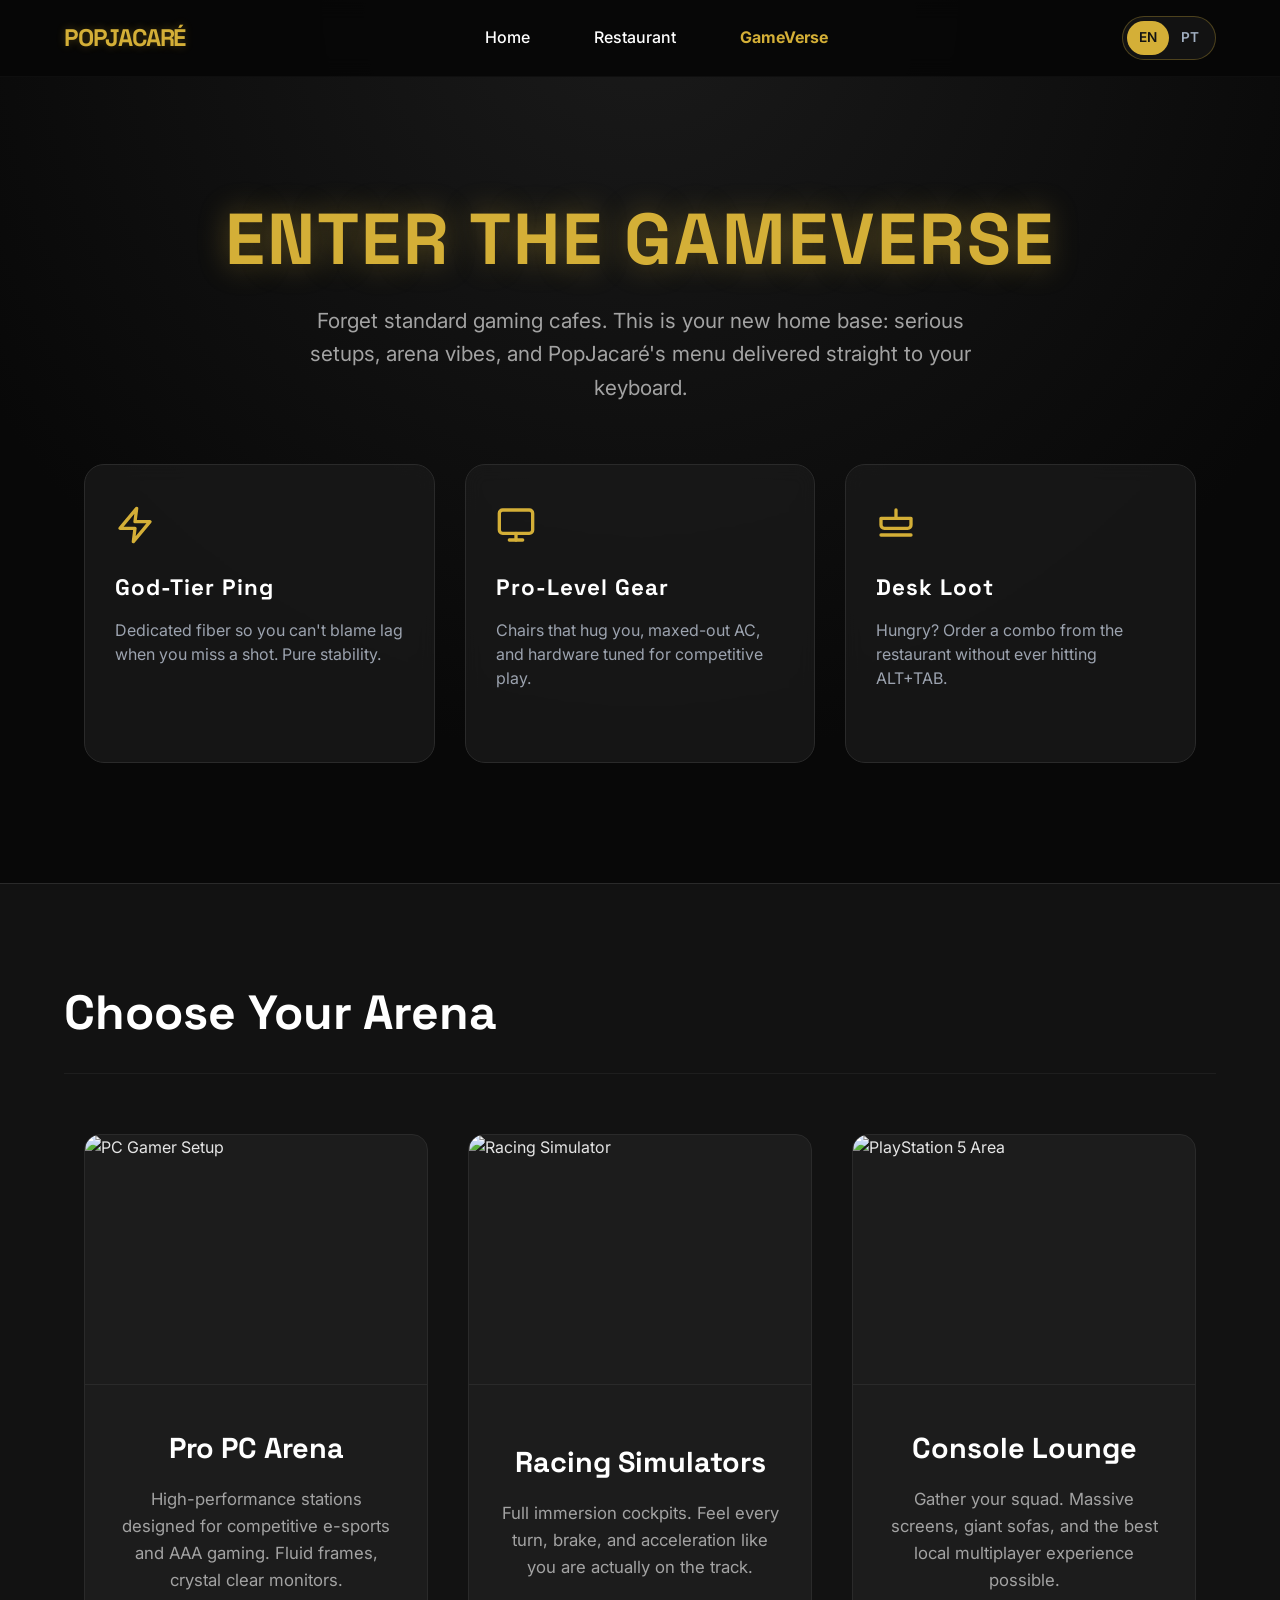
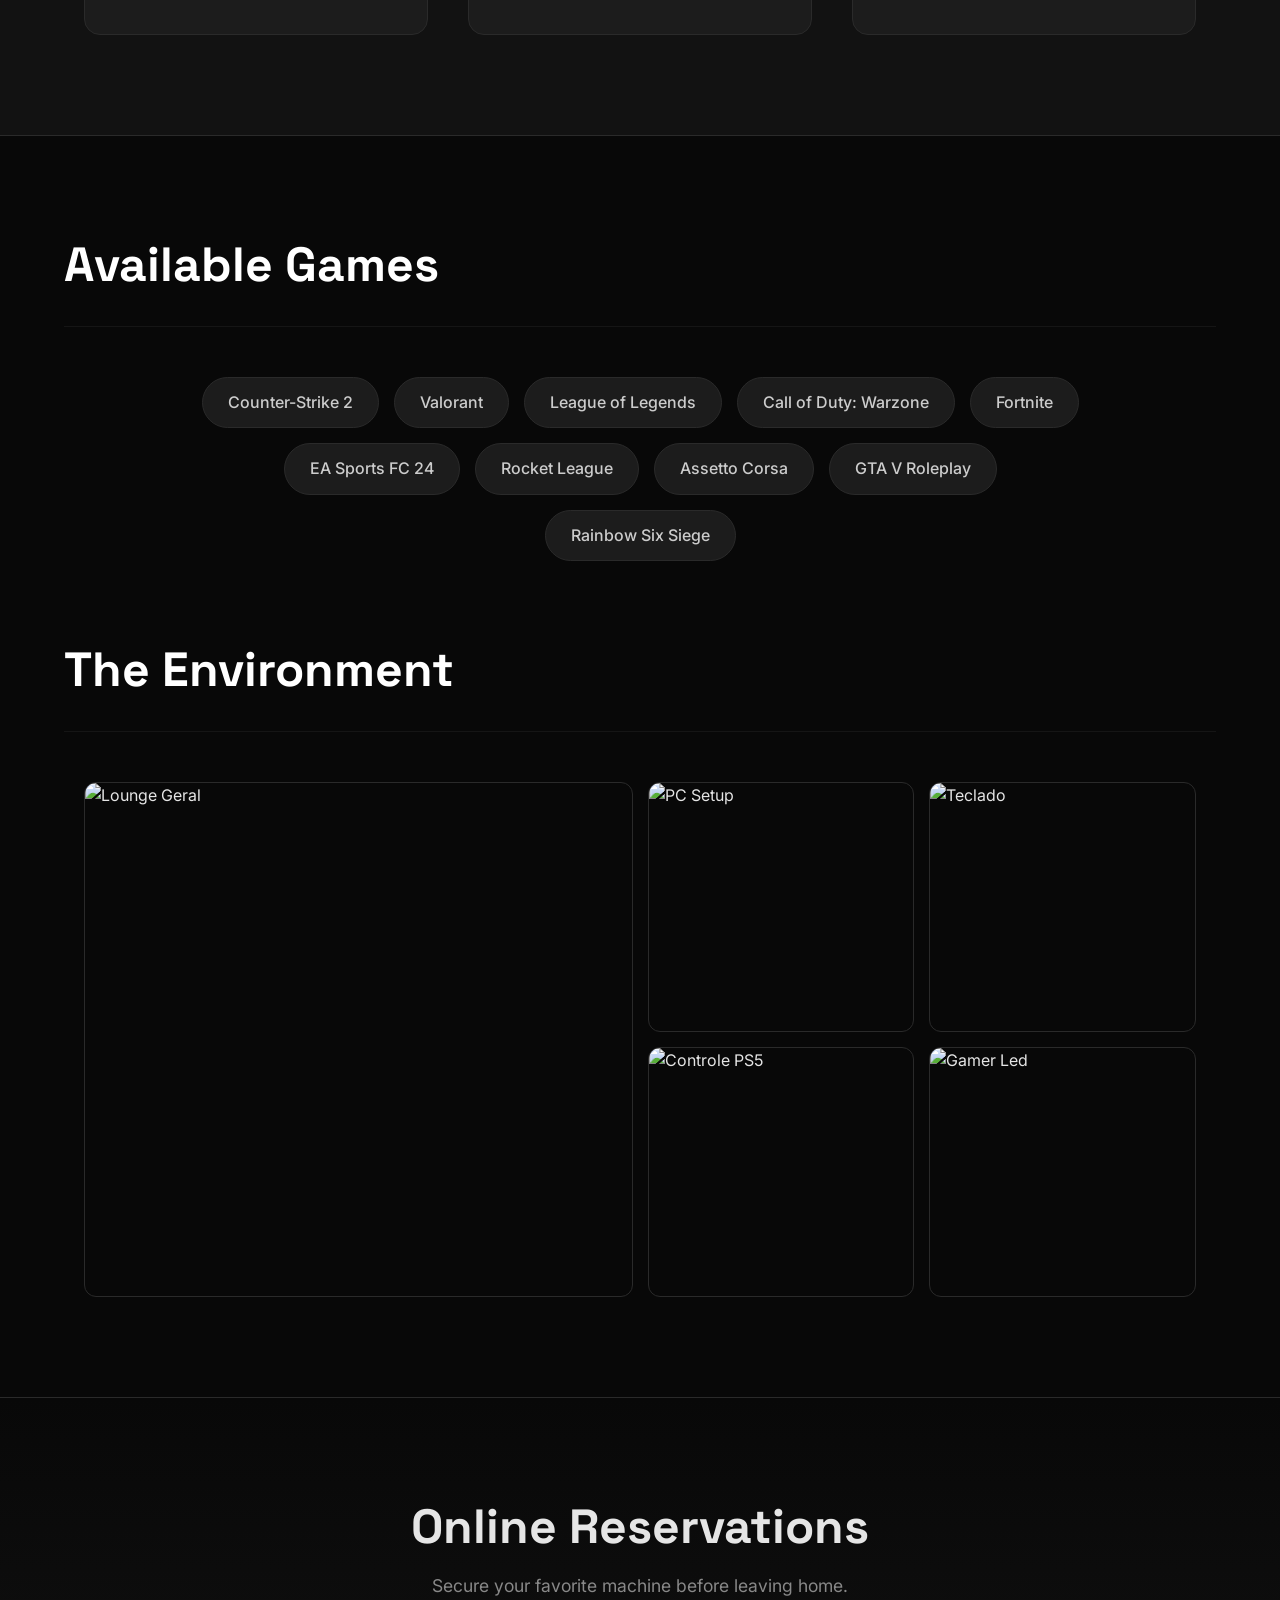
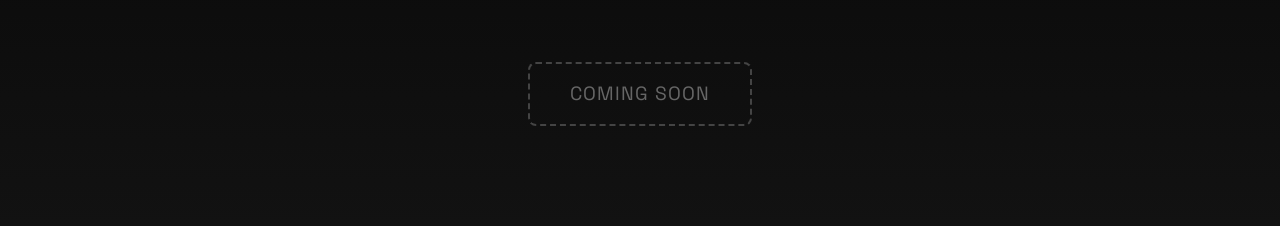
==== subpaginas/gameverse.html @ 6431058b "Add files via upload" ====
<!DOCTYPE html>
<html lang="en" style="scroll-behavior: smooth;">

<head>
  <meta charset="UTF-8">
  <meta name="viewport" content="width=device-width, initial-scale=1.0">
  <title>PopJacaré | GameVerse Lounge</title>

  <link rel="stylesheet" href="../style.css">

  <link rel="preconnect" href="https://fonts.googleapis.com">
  <link rel="preconnect" href="https://fonts.gstatic.com" crossorigin>
  <link href="https://fonts.googleapis.com/css2?family=Inter:wght@400;500;600&family=Space+Grotesk:wght@600;700;900&display=swap" rel="stylesheet">

  <style>
    /* Controle de Idioma UI/UX */
    .pt-text { display: none; }
    body.lang-pt .en-text { display: none; }
    body.lang-pt .pt-text { display: inline-block; }

    .language-toggle {
      display: flex; align-items: center; background-color: #121212;
      border: 1px solid rgba(212, 175, 55, 0.3); border-radius: 30px;
      padding: 4px; cursor: pointer; transition: all 0.3s ease;
    }
    .language-toggle span {
      padding: 6px 12px; font-size: 0.85rem; font-weight: 600;
      border-radius: 20px; color: var(--text-muted); transition: all 0.3s ease;
    }
    .language-toggle span.active {
      background-color: var(--accent-gold); color: #121212;
    }

    /* Alinhamento da Navbar */
    @media (min-width: 901px) {
      .nav-content { display: flex !important; justify-content: space-between; align-items: center; position: relative; }
      .desktop-menu { position: absolute; left: 50%; transform: translateX(-50%); display: flex !important; gap: 32px; }
      .header-lang-wrapper { display: block !important; }
    }
    @media (max-width: 900px) {
      .header-lang-wrapper { display: none !important; }
    }

    /* =========================================
       UI/UX: SISTEMA DE CORES ESCURAS (LAYERS)
       ========================================= */
    :root {
      --bg-level-0: #080808; 
      --bg-level-1: #121212; 
      --bg-level-2: #1c1c1c; 
      --bg-level-3: #262626; 
      --border-dark: #2a2a2a;
      --accent-gamer: #d4af37; 
    }

    body {
      background-color: var(--bg-level-0) !important;
      color: #e5e5e5;
    }

    /* HERO SECTION */
    .hero-lounge {
      padding-top: 200px;
      padding-bottom: 120px;
      text-align: center;
      background: radial-gradient(circle at 50% 0%, #1a1a1a 0%, var(--bg-level-0) 70%);
      border-bottom: 1px solid var(--border-dark);
    }
    
    .hero-title {
      font-size: 4.5rem;
      font-family: var(--font-heading);
      color: #fff;
      margin-bottom: 25px;
      text-transform: uppercase;
      letter-spacing: 2px;
      font-weight: 900;
      line-height: 1.1;
    }
    
    .hero-title span {
      color: var(--accent-gamer);
      text-shadow: 0 0 30px rgba(212, 175, 55, 0.4);
    }

    .hero-subtitle {
      font-size: 1.3rem;
      color: #a3a3a3;
      max-width: 700px;
      margin: 0 auto 60px auto;
      line-height: 1.6;
    }

    /* FEATURES GRID (Profissional) */
    .features-bar {
      display: grid;
      grid-template-columns: repeat(auto-fit, minmax(300px, 1fr));
      gap: 30px;
      max-width: 1200px;
      margin: 0 auto;
      padding: 0 20px;
    }

    .feature-item {
      background-color: rgba(28, 28, 28, 0.7);
      backdrop-filter: blur(10px);
      border: 1px solid var(--border-dark);
      padding: 40px 30px;
      border-radius: 20px;
      text-align: left;
      position: relative;
      overflow: hidden;
      transition: all 0.4s cubic-bezier(0.175, 0.885, 0.32, 1.275); 
      z-index: 1;
    }

    .feature-item::before {
      content: '';
      position: absolute;
      top: 0; left: -100%; width: 50%; height: 100%;
      background: linear-gradient(90deg, transparent, rgba(212, 175, 55, 0.08), transparent);
      transform: skewX(-20deg);
      transition: all 0.5s ease;
      z-index: -1;
    }

    .feature-item:hover {
      transform: translateY(-10px);
      border-color: var(--accent-gamer);
      background-color: var(--bg-level-2);
      box-shadow: 0 20px 40px rgba(0, 0, 0, 0.8), 0 0 20px rgba(212, 175, 55, 0.15);
    }

    .feature-item:hover::before {
      left: 200%;
    }

    .feature-icon {
      margin-bottom: 25px;
      display: flex;
      align-items: center;
      justify-content: flex-start;
      transition: transform 0.4s ease;
    }

    .feature-item:hover .feature-icon {
      transform: scale(1.1);
    }

    .feature-item h4 {
      color: #fff;
      font-size: 1.4rem;
      margin-bottom: 12px;
      font-family: var(--font-heading);
      letter-spacing: 1px;
    }

    .feature-item p {
      font-size: 1rem;
      color: #9ca3af;
      line-height: 1.5;
    }

    /* ZONAS DA LAN HOUSE */
    .zones-section {
      padding: 100px 0;
      background-color: var(--bg-level-1);
    }

    .section-header {
      text-align: center;
      margin-bottom: 60px;
    }

    .section-header h2 {
      font-size: 3rem;
      font-family: var(--font-heading);
      color: #fff;
    }

    .zones-grid {
      display: grid;
      grid-template-columns: repeat(auto-fit, minmax(300px, 1fr));
      gap: 40px;
      padding: 0 20px;
    }

    .zone-card {
      background-color: var(--bg-level-2);
      border: 1px solid var(--border-dark);
      border-radius: 16px;
      overflow: hidden;
      display: flex;
      flex-direction: column;
      transition: all 0.4s ease;
    }

    .zone-card:hover {
      border-color: var(--accent-gamer);
      box-shadow: 0 15px 40px rgba(0,0,0,0.6);
      transform: scale(1.03);
    }

    .zone-img {
      width: 100%;
      height: 250px;
      object-fit: cover;
      border-bottom: 1px solid var(--border-dark);
    }

    .zone-content {
      padding: 40px 30px;
      flex-grow: 1;
      display: flex;
      flex-direction: column;
      justify-content: center;
      text-align: center;
    }

    .zone-content h3 {
      font-size: 1.8rem;
      color: #fff;
      margin-bottom: 15px;
      font-family: var(--font-heading);
    }

    .zone-content p {
      color: #a3a3a3;
      font-size: 1.05rem;
      line-height: 1.6;
      margin: 0;
    }

    /* SEÇÃO DE JOGOS & AMBIENTE */
    .games-gallery-section {
      padding: 100px 0;
      background-color: var(--bg-level-0);
      border-top: 1px solid var(--border-dark);
    }

    .games-list {
      display: flex;
      flex-wrap: wrap;
      gap: 15px;
      justify-content: center;
      margin-bottom: 80px;
      max-width: 900px;
      margin-left: auto;
      margin-right: auto;
    }

    .game-tag {
      background-color: var(--bg-level-2);
      border: 1px solid var(--border-dark);
      padding: 12px 25px;
      border-radius: 30px;
      font-weight: 500;
      color: #ccc;
      transition: all 0.3s;
      cursor: default;
    }

    .game-tag:hover {
      background-color: var(--accent-gamer);
      color: #000;
      border-color: var(--accent-gamer);
      transform: translateY(-3px);
    }

    /* Galeria de Fotos */
    .gallery-grid {
      display: grid;
      grid-template-columns: repeat(4, 1fr);
      gap: 15px;
      padding: 0 20px;
    }

    .gallery-item {
      height: 250px;
      border-radius: 12px;
      overflow: hidden;
      border: 1px solid var(--border-dark);
    }
    
    .gallery-item:nth-child(1) { grid-column: span 2; grid-row: span 2; height: 515px; }

    .gallery-item img {
      width: 100%;
      height: 100%;
      object-fit: cover;
      transition: transform 0.6s cubic-bezier(0.25, 0.46, 0.45, 0.94);
    }

    .gallery-item:hover img {
      transform: scale(1.08);
    }

    /* CTA / RESERVAS */
    .reservation-cta {
      text-align: center;
      padding: 100px 20px;
      background: linear-gradient(0deg, var(--bg-level-1) 0%, var(--bg-level-0) 100%);
      border-top: 1px solid var(--border-dark);
    }

    .btn-reserve {
      display: inline-block;
      padding: 15px 40px;
      font-size: 1.2rem;
      font-family: var(--font-heading);
      background-color: transparent;
      color: #666;
      border: 2px dashed #444;
      border-radius: 8px;
      cursor: not-allowed;
      margin-top: 30px;
      text-transform: uppercase;
      letter-spacing: 1px;
    }

    @media (max-width: 900px) {
      .hero-title { font-size: 3rem; }
      .features-bar { grid-template-columns: 1fr; }
      .gallery-grid { grid-template-columns: repeat(2, 1fr); }
      .gallery-item:nth-child(1) { grid-column: span 2; height: 300px; }
      .zone-content { padding: 30px 20px; }
    }
  </style>
</head>

<body>

  <!-- CABEÇALHO (Navbar) -->
  <header id="navbar" class="scrolled">
    <div class="container nav-content">
      <a href="../index.html" class="logo" style="text-decoration: none;">PopJacaré</a>

      <nav class="desktop-menu">
        <a href="../index.html">
          <span class="en-text">Home</span>
          <span class="pt-text">Início</span>
        </a>
        <a href="restaurant.html">
          <span class="en-text">Restaurant</span>
          <span class="pt-text">Restaurante</span>
        </a>
        <a href="#" class="active" style="color: var(--accent-gold);">GameVerse</a>
      </nav>

      <div class="header-lang-wrapper">
        <div class="language-toggle" id="lang-btn">
          <span class="lang-en active">EN</span>
          <span class="lang-pt">PT</span>
        </div>
      </div>

      <button class="mobile-menu-btn" aria-label="Abrir menu">
        <span></span>
        <span></span>
        <span></span>
      </button>
      <div class="mobile-menu">
        <div class="language-toggle" id="lang-btn-mobile" style="margin-left: 0; margin-bottom: 20px; width: fit-content;">
          <span class="lang-en active">EN</span>
          <span class="lang-pt">PT</span>
        </div>
        <a href="../index.html"><span class="en-text">Home</span><span class="pt-text">Início</span></a>
        <a href="restaurant.html"><span class="en-text">Restaurant</span><span class="pt-text">Restaurante</span></a>
        <a href="#">GameVerse</a>
      </div>
    </div>
  </header>

  <!-- HERO SECTION -->
  <section class="hero-lounge">
    <div class="container">
      <h1 class="hero-title">
        <span class="en-text">Enter the <span>GameVerse</span></span>
        <span class="pt-text">Entre no <span>GameVerse</span></span>
      </h1>
      <p class="hero-subtitle">
        <span class="en-text">Forget standard gaming cafes. This is your new home base: serious setups, arena vibes, and PopJacaré's menu delivered straight to your keyboard.</span>
        <span class="pt-text">Esqueça o padrão. Esta é a sua nova base: setups de respeito, clima de arena e o cardápio do PopJacaré entregue direto na sua mesa (só cuidado com o mousepad!).</span>
      </p>

      <!-- Features interativas e vibrantes -->
      <div class="features-bar">
        
        <div class="feature-item">
          <!-- SVG Ícone 1: Raio minimalista (Ping) -->
          <div class="feature-icon">
            <svg width="40" height="40" viewBox="0 0 24 24" fill="none" stroke="var(--accent-gamer)" stroke-width="2" stroke-linecap="round" stroke-linejoin="round">
              <polygon points="13 2 3 14 12 14 11 22 21 10 12 10 13 2"></polygon>
            </svg>
          </div>
          <h4>
            <span class="en-text">God-Tier Ping</span>
            <span class="pt-text">Ping Cravado</span>
          </h4>
          <p>
            <span class="en-text">Dedicated fiber so you can't blame lag when you miss a shot. Pure stability.</span>
            <span class="pt-text">Fibra dedicada de ponta a ponta. Acabou a desculpa de culpar o lag quando pinar o tiro.</span>
          </p>
        </div>

        <div class="feature-item">
          <!-- SVG Ícone 2: Monitor/Setup -->
          <div class="feature-icon">
            <svg width="40" height="40" viewBox="0 0 24 24" fill="none" stroke="var(--accent-gamer)" stroke-width="2" stroke-linecap="round" stroke-linejoin="round">
              <rect x="2" y="3" width="20" height="14" rx="2" ry="2"></rect>
              <line x1="8" y1="21" x2="16" y2="21"></line>
              <line x1="12" y1="17" x2="12" y2="21"></line>
            </svg>
          </div>
          <h4>
            <span class="en-text">Pro-Level Gear</span>
            <span class="pt-text">Setup de Respeito</span>
          </h4>
          <p>
            <span class="en-text">Chairs that hug you, maxed-out AC, and hardware tuned for competitive play.</span>
            <span class="pt-text">Cadeiras que te abraçam, ar no talo e zero distração. Senta, foca e clica.</span>
          </p>
        </div>

        <div class="feature-item">
          <!-- SVG Ícone 3: Bandeja (Serviço na Mesa) -->
          <div class="feature-icon">
            <svg width="40" height="40" viewBox="0 0 24 24" fill="none" stroke="var(--accent-gamer)" stroke-width="2" stroke-linecap="round" stroke-linejoin="round">
              <path d="M3 18h18"></path>
              <path d="M5 14h14a2 2 0 0 0 2-2V8H3v4a2 2 0 0 0 2 2z"></path>
              <path d="M12 3v5"></path>
            </svg>
          </div>
          <h4>
            <span class="en-text">Desk Loot</span>
            <span class="pt-text">Loot na Mesa</span>
          </h4>
          <p>
            <span class="en-text">Hungry? Order a combo from the restaurant without ever hitting ALT+TAB.</span>
            <span class="pt-text">Bateu a fome no meio da ranked? Pede um combo nosso sem precisar dar ALT+TAB.</span>
          </p>
        </div>

      </div>
    </div>
  </section>

  <!-- ZONES SECTION -->
  <section class="zones-section">
    <div class="container">
      <div class="section-header">
        <h2>
          <span class="en-text">Choose Your Arena</span>
          <span class="pt-text">Escolha sua Arena</span>
        </h2>
      </div>

      <div class="zones-grid">
        
        <!-- PC Gamer -->
        <div class="zone-card">
          <img src="https://images.unsplash.com/photo-1598550476439-6847785fcea6?q=80&w=600&auto=format&fit=crop" alt="PC Gamer Setup" class="zone-img">
          <div class="zone-content">
            <h3>Pro PC Arena</h3>
            <p>
              <span class="en-text">High-performance stations designed for competitive e-sports and AAA gaming. Fluid frames, crystal clear monitors.</span>
              <span class="pt-text">Máquinas robustas montadas para aguentar o tranco do competitivo e jogos AAA no talo. Foco total nos frames.</span>
            </p>
          </div>
        </div>

        <!-- Racing Simulator -->
        <div class="zone-card">
          <img src="https://images.unsplash.com/photo-1612287230202-1ff1d85d1bdf?q=80&w=600&auto=format&fit=crop" alt="Racing Simulator" class="zone-img">
          <div class="zone-content">
            <h3>Racing Simulators</h3>
            <p>
              <span class="en-text">Full immersion cockpits. Feel every turn, brake, and acceleration like you are actually on the track.</span>
              <span class="pt-text">Imersão absurda. Cockpits completos onde você sente cada zebra, frenagem e reaceleração da pista.</span>
            </p>
          </div>
        </div>

        <!-- PlayStation Area -->
        <div class="zone-card">
          <img src="https://images.unsplash.com/photo-1606144042614-b2417e99c4e3?q=80&w=600&auto=format&fit=crop" alt="PlayStation 5 Area" class="zone-img">
          <div class="zone-content">
            <h3>Console Lounge</h3>
            <p>
              <span class="en-text">Gather your squad. Massive screens, giant sofas, and the best local multiplayer experience possible.</span>
              <span class="pt-text">Junte a galera. Telões gigantes, sofás imensos e a melhor experiência para resenhar no multiplayer local.</span>
            </p>
          </div>
        </div>

      </div>
    </div>
  </section>

  <!-- JOGOS E FOTOS DO AMBIENTE -->
  <section class="games-gallery-section">
    <div class="container">
      
      <div class="section-header" style="margin-bottom: 50px;">
        <h2>
          <span class="en-text">Available Games</span>
          <span class="pt-text">Jogos Disponíveis</span>
        </h2>
      </div>

      <div class="games-list">
        <div class="game-tag">Counter-Strike 2</div>
        <div class="game-tag">Valorant</div>
        <div class="game-tag">League of Legends</div>
        <div class="game-tag">Call of Duty: Warzone</div>
        <div class="game-tag">Fortnite</div>
        <div class="game-tag">EA Sports FC 24</div>
        <div class="game-tag">Rocket League</div>
        <div class="game-tag">Assetto Corsa</div>
        <div class="game-tag">GTA V Roleplay</div>
        <div class="game-tag">Rainbow Six Siege</div>
      </div>

      <div class="section-header" style="margin-bottom: 50px; margin-top: 80px;">
        <h2>
          <span class="en-text">The Environment</span>
          <span class="pt-text">O Ambiente</span>
        </h2>
      </div>

      <!-- Galeria Grid -->
      <div class="gallery-grid">
        <div class="gallery-item"><img src="https://images.unsplash.com/photo-1542751371-adc38448a05e?q=80&w=800&auto=format&fit=crop" alt="Lounge Geral"></div>
        <div class="gallery-item"><img src="https://images.unsplash.com/photo-1552820728-8b83bb6b773f?q=80&w=400&auto=format&fit=crop" alt="PC Setup"></div>
        <div class="gallery-item"><img src="https://images.unsplash.com/photo-1538481199705-c710c4e965fc?q=80&w=400&auto=format&fit=crop" alt="Teclado"></div>
        <div class="gallery-item"><img src="https://images.unsplash.com/photo-1511512578047-dfb367046420?q=80&w=400&auto=format&fit=crop" alt="Controle PS5"></div>
        <div class="gallery-item"><img src="https://images.unsplash.com/photo-1621252179027-94459d278660?q=80&w=400&auto=format&fit=crop" alt="Gamer Led"></div>
      </div>

    </div>
  </section>

  <!-- CTA FUTURO (Fase 2) -->
  <section class="reservation-cta">
    <div class="container">
      <h2>
        <span class="en-text">Online Reservations</span>
        <span class="pt-text">Reservas Online</span>
      </h2>
      <p style="color: #888; margin-top: 15px; font-size: 1.1rem;">
        <span class="en-text">Secure your favorite machine before leaving home.</span>
        <span class="pt-text">Garanta sua máquina favorita antes mesmo de sair de casa.</span>
      </p>
      <div class="btn-reserve">
        <span class="en-text">Coming Soon</span>
        <span class="pt-text">Em Breve</span>
      </div>
    </div>
  </section>

  <!-- SCRIPT -->
  <script>
    // Tradutor
    function toggleLanguage() {
      const body = document.body;
      body.classList.toggle('lang-pt');

      const isPt = body.classList.contains('lang-pt');
      document.querySelectorAll('.lang-en').forEach(el => el.classList.toggle('active', !isPt));
      document.querySelectorAll('.lang-pt').forEach(el => el.classList.toggle('active', isPt));

      document.documentElement.lang = isPt ? 'pt-BR' : 'en';
    }

    document.getElementById('lang-btn').addEventListener('click', toggleLanguage);
    document.getElementById('lang-btn-mobile').addEventListener('click', toggleLanguage);

    // Menu Mobile
    const btnMobile = document.querySelector('.mobile-menu-btn');
    const menuMobile = document.querySelector('.mobile-menu');

    if (btnMobile && menuMobile) {
      btnMobile.addEventListener('click', () => {
        menuMobile.classList.toggle('active');
        const spans = btnMobile.querySelectorAll('span');
        if (menuMobile.classList.contains('active')) {
          spans[0].style.transform = 'rotate(45deg) translate(6px, 6px)';
          spans[1].style.opacity = '0';
          spans[2].style.transform = 'rotate(-45deg) translate(7px, -7px)';
        } else {
          spans[0].style.transform = 'none';
          spans[1].style.opacity = '1';
          spans[2].style.transform = 'none';
        }
      });
    }
  </script>
</body>

</html>
---- style.css ----
/* ==========================================================================
   VARIÁVEIS DE CORES E FONTES (Identidade Premium: Preto, Dourado e Vermelho)
   ========================================================================== */
:root {
  --bg-color: #070707; /* Preto absoluto para dar profundidade de cinema */
  --bg-alt: #121212; /* Cinza escuro premium para os cards e seções */
  --text-color: #ffffff;
  --text-muted: #a0aec0;

  /* Cores de Destaque da Marca */
  --accent-gold: #d4af37; /* Dourado metálico refinado para detalhes e neon */
  --accent-red: #e50914; /* Vermelho esportivo de alta energia para conversão */

  --font-heading: "Space Grotesk", sans-serif;
  --font-body: "Inter", sans-serif;
}

/* Reset Básico */
* {
  margin: 0;
  padding: 0;
  box-sizing: border-box;
}

body {
  background-color: var(--bg-color);
  color: var(--text-color);
  font-family: var(--font-body);
  line-height: 1.6;
  overflow-x: hidden;
}

/* Container para centralizar o conteúdo */
.container {
  max-width: 1200px;
  margin: 0 auto;
  padding: 0 24px;
}

/* Tipografia */
h1,
h2,
h3,
.logo {
  font-family: var(--font-heading);
  font-weight: 700;
}

h1 {
  font-size: clamp(2.5rem, 5vw, 4.5rem);
  line-height: 1.1;
  margin-bottom: 1.5rem;
  letter-spacing: -0.03em;
}

h2 {
  font-size: clamp(2rem, 4vw, 3rem);
  line-height: 1.2;
  margin-bottom: 1rem;
}

p {
  font-size: 1.125rem;
  color: var(--text-muted);
  margin-bottom: 2rem;
}

/* Ajustando a classe antiga de cor para o novo Dourado Metálico */
.text-green {
  color: var(--accent-gold);
  text-shadow: 0 0 10px rgba(212, 175, 55, 0.25);
}

/* Botões com a energia do Vermelho Esportivo */
.btn-primary {
  display: inline-block;
  background-color: var(--accent-red);
  color: #ffffff;
  padding: 14px 28px;
  text-decoration: none;
  font-family: var(--font-heading);
  font-weight: 700;
  font-size: 1rem;
  border-radius: 6px;
  box-shadow: 0 4px 15px rgba(229, 9, 20, 0.3);
  transition:
    transform 0.2s cubic-bezier(0.4, 0, 0.2, 1),
    background-color 0.2s ease,
    box-shadow 0.2s ease;
}

.btn-primary:hover {
  background-color: #ff1e27;
  transform: translateY(-3px);
  box-shadow: 0 6px 22px rgba(229, 9, 20, 0.5);
}

/* Cabeçalho (Header) */
header {
  position: fixed;
  top: 0;
  left: 0;
  width: 100%;
  padding: 24px 0;
  z-index: 100;
  transition:
    background-color 0.3s ease,
    padding 0.3s ease;
}

header.scrolled {
  background-color: rgba(7, 7, 7, 0.95);
  backdrop-filter: blur(10px);
  padding: 16px 0;
  border-bottom: 1px solid rgba(255, 255, 255, 0.03);
}

.nav-content {
  display: flex;
  justify-content: space-between;
  align-items: center;
}

.logo {
  font-size: 1.5rem;
  color: var(--accent-gold);
  letter-spacing: -0.05em;
  text-transform: uppercase;
  text-shadow: 0 0 8px rgba(212, 175, 55, 0.3);
}

.desktop-menu a {
  color: var(--text-color);
  text-decoration: none;
  margin-left: 32px;
  font-size: 1rem;
  font-weight: 500;
  transition: color 0.2s ease;
}

.desktop-menu a:not(.btn-primary):hover {
  color: var(--accent-gold);
}

.desktop-menu a.active {
  color: var(--accent-gold);
  font-weight: 700;
}

/* Hero Section com Névoa de Spray de Tinta Sutil no Fundo */
.hero {
  min-height: 100vh;
  display: flex;
  align-items: center;
  padding-top: 100px;
  background:
    radial-gradient(
      circle at 10% 20%,
      rgba(212, 175, 55, 0.03) 0%,
      transparent 45%
    ),
    /* Spray dourado à esquerda */
    radial-gradient(
        circle at 90% 75%,
        rgba(229, 9, 20, 0.04) 0%,
        transparent 40%
      ),
    /* Spray vermelho atrás da foto */
    radial-gradient(circle at 50% 50%, #111111 0%, var(--bg-color) 100%);
  position: relative;
}

.hero-content {
  display: grid;
  grid-template-columns: 1fr 1fr;
  gap: 64px;
  align-items: center;
}

.hero-text p {
  max-width: 90%;
}

/* Imagem com as cores normais e um Sombreado Neon Dourado Elegante */
.hero-image {
  position: relative;
}

.hero-image img {
  width: 100%;
  height: auto;
  border-radius: 16px;
  object-fit: cover;
  aspect-ratio: 4/5;

  /* SEM GRAYSCALE: A imagem exibe as suas cores fortes originais diretamente */
  filter: none;

  /* Neon Dourado Limpo e Refinado: destaca a foto sem ofuscar */
  box-shadow:
    0 0 15px rgba(212, 175, 55, 0.25),
    0 0 35px rgba(212, 175, 55, 0.12),
    0 12px 40px rgba(0, 0, 0, 0.7);

  transition:
    box-shadow 0.4s ease,
    transform 0.4s ease;
}

/* Efeito ao passar o mouse: apenas uma leve aproximação tridimensional e aumento do brilho */
.hero-image img:hover {
  transform: scale(1.02);
  box-shadow:
    0 0 25px rgba(212, 175, 55, 0.45),
    0 0 50px rgba(212, 175, 55, 0.2),
    0 15px 50px rgba(0, 0, 0, 0.85);
}

/* Seção Sobre */
.about {
  padding: 120px 0;
  text-align: center;
  background-color: var(--bg-alt);
  border-top: 1px solid rgba(255, 255, 255, 0.02);
  border-bottom: 1px solid rgba(255, 255, 255, 0.02);
}

.about p {
  margin: 0 auto;
  max-width: 700px;
}

/* Responsividade Geral */
@media (max-width: 900px) {
  .hero-content {
    grid-template-columns: 1fr;
    text-align: center;
    gap: 40px;
    padding-top: 40px;
  }

  .hero-text p {
    margin: 0 auto 2rem auto;
  }

  .desktop-menu {
    display: none;
  }
}

/* Seção Histórias/Vozes */
.stories {
  padding: 100px 0;
  background-color: var(--bg-color);
}

.section-header {
  display: flex;
  justify-content: space-between;
  align-items: flex-end;
  margin-bottom: 3rem;
  border-bottom: 1px solid rgba(255, 255, 255, 0.05);
  padding-bottom: 1rem;
}

.link-more {
  color: var(--accent-gold);
  text-decoration: none;
  font-weight: 500;
  transition: opacity 0.2s ease;
}

.link-more:hover {
  opacity: 0.8;
}

.stories-grid {
  display: grid;
  grid-template-columns: repeat(auto-fit, minmax(300px, 1fr));
  gap: 32px;
}

.story-card {
  background-color: var(--bg-alt);
  border-radius: 12px;
  overflow: hidden;
  transition:
    transform 0.3s ease,
    box-shadow 0.3s ease;
  cursor: pointer;
  border: 1px solid rgba(255, 255, 255, 0.02);
}

.story-card:hover {
  transform: translateY(-8px);
  box-shadow: 0 10px 30px rgba(0, 0, 0, 0.5);
}

.story-image {
  position: relative;
  height: 240px;
}

.story-image img {
  width: 100%;
  height: 100%;
  object-fit: cover;
  filter: none; /* Imagens normais sem P&B */
  transition: transform 0.4s ease;
}

.story-card:hover .story-image img {
  transform: scale(1.05); /* Zoom elegante no hover */
}

.story-tag {
  position: absolute;
  top: 16px;
  left: 16px;
  background-color: var(--accent-gold);
  color: #121212;
  padding: 6px 12px;
  font-size: 0.75rem;
  font-weight: 700;
  border-radius: 4px;
  text-transform: uppercase;
}

.story-tag.bg-dark {
  background-color: #121212;
  color: var(--accent-gold);
  border: 1px solid var(--accent-gold);
}

.story-content {
  padding: 24px;
}

.story-content h3 {
  font-size: 1.25rem;
  margin-bottom: 12px;
  line-height: 1.3;
}

.story-content p {
  font-size: 1rem;
  margin-bottom: 0;
}

/* ==========================================================================
   PÁGINA GAMEVERSE (ESPAÇO FÍSICO)
   ========================================================================== */
.gameverse-page {
  background-color: #050505;
}

.hero-gameverse {
  padding-top: 180px;
  padding-bottom: 80px;
  text-align: center;
  background: radial-gradient(
    circle at center,
    rgba(212, 175, 55, 0.05) 0%,
    #050505 70%
  );
  border-bottom: 1px solid rgba(255, 255, 255, 0.03);
}

.gameverse-header {
  max-width: 800px;
  margin: 0 auto;
}

.equipamentos {
  padding: 100px 0;
}

.equipamentos h2 {
  text-align: center;
  margin-bottom: 3rem;
}

.equipamentos-grid {
  display: grid;
  grid-template-columns: repeat(auto-fit, minmax(300px, 1fr));
  gap: 40px;
}

.equip-card {
  background-color: var(--bg-alt);
  border: 1px solid rgba(255, 255, 255, 0.03);
  padding: 40px 32px;
  border-radius: 12px;
  text-align: center;
  transition:
    transform 0.3s ease,
    border-color 0.3s ease;
}

.equip-card:hover {
  transform: translateY(-5px);
  border-color: var(--accent-gold);
}

.equip-icon {
  font-size: 3rem;
  margin-bottom: 24px;
}

.equip-card h3 {
  margin-bottom: 16px;
  font-size: 1.5rem;
}

/* Localização */
.localizacao {
  padding: 80px 0 120px 0;
}

.localizacao-box {
  display: grid;
  grid-template-columns: 1fr 1fr;
  gap: 60px;
  background-color: var(--bg-alt);
  padding: 64px;
  border-radius: 16px;
  align-items: center;
  border: 1px solid rgba(255, 255, 255, 0.02);
}

.endereco-info,
.horario-info {
  margin-top: 24px;
  padding: 16px;
  background-color: var(--bg-color);
  border-left: 4px solid var(--accent-gold);
  border-radius: 0 6px 6px 0;
  display: flex;
  flex-direction: column;
}

.endereco-info strong,
.horario-info strong {
  color: var(--text-color);
  margin-bottom: 4px;
}

.mapa-placeholder {
  width: 100%;
  height: 300px;
  background-color: var(--bg-color);
  border: 2px dashed rgba(255, 255, 255, 0.1);
  border-radius: 12px;
  display: flex;
  justify-content: center;
  align-items: center;
}

@media (max-width: 900px) {
  .localizacao-box {
    grid-template-columns: 1fr;
    padding: 32px;
    gap: 40px;
  }
}

/* ==========================================================================
   MENU MOBILE (HAMBÚRGUER)
   ========================================================================== */
.mobile-menu-btn {
  display: none;
  background: none;
  border: none;
  cursor: pointer;
  flex-direction: column;
  gap: 6px;
  z-index: 200;
}

.mobile-menu-btn span {
  display: block;
  width: 28px;
  height: 3px;
  background-color: var(--accent-gold);
  transition: 0.3s ease;
  border-radius: 2px;
}

.mobile-menu {
  position: fixed;
  top: 0;
  right: -100%;
  width: 80%;
  max-width: 300px;
  height: 100vh;
  background-color: var(--bg-alt);
  display: flex;
  flex-direction: column;
  padding: 100px 32px 32px;
  gap: 24px;
  transition: right 0.4s cubic-bezier(0.4, 0, 0.2, 1);
  z-index: 150;
  box-shadow: -5px 0 25px rgba(0, 0, 0, 0.9);
}

.mobile-menu.active {
  right: 0;
}

.mobile-menu a {
  color: var(--text-color);
  text-decoration: none;
  font-size: 1.25rem;
  font-weight: 500;
  font-family: var(--font-heading);
  border-bottom: 1px solid rgba(255, 255, 255, 0.05);
  padding-bottom: 12px;
}

.mobile-menu a:hover {
  color: var(--accent-gold);
}

.mobile-menu a.btn-primary {
  border-bottom: none;
  text-align: center;
  margin-top: 16px;
  color: #ffffff;
}

@media (max-width: 900px) {
  .mobile-menu-btn {
    display: flex;
  }
}

/* Seleção de Texto Personalizada */
::-webkit-selection {
  background-color: var(--accent-gold);
  color: #121212;
}
::selection {
  background-color: var(--accent-gold);
  color: #121212;
}
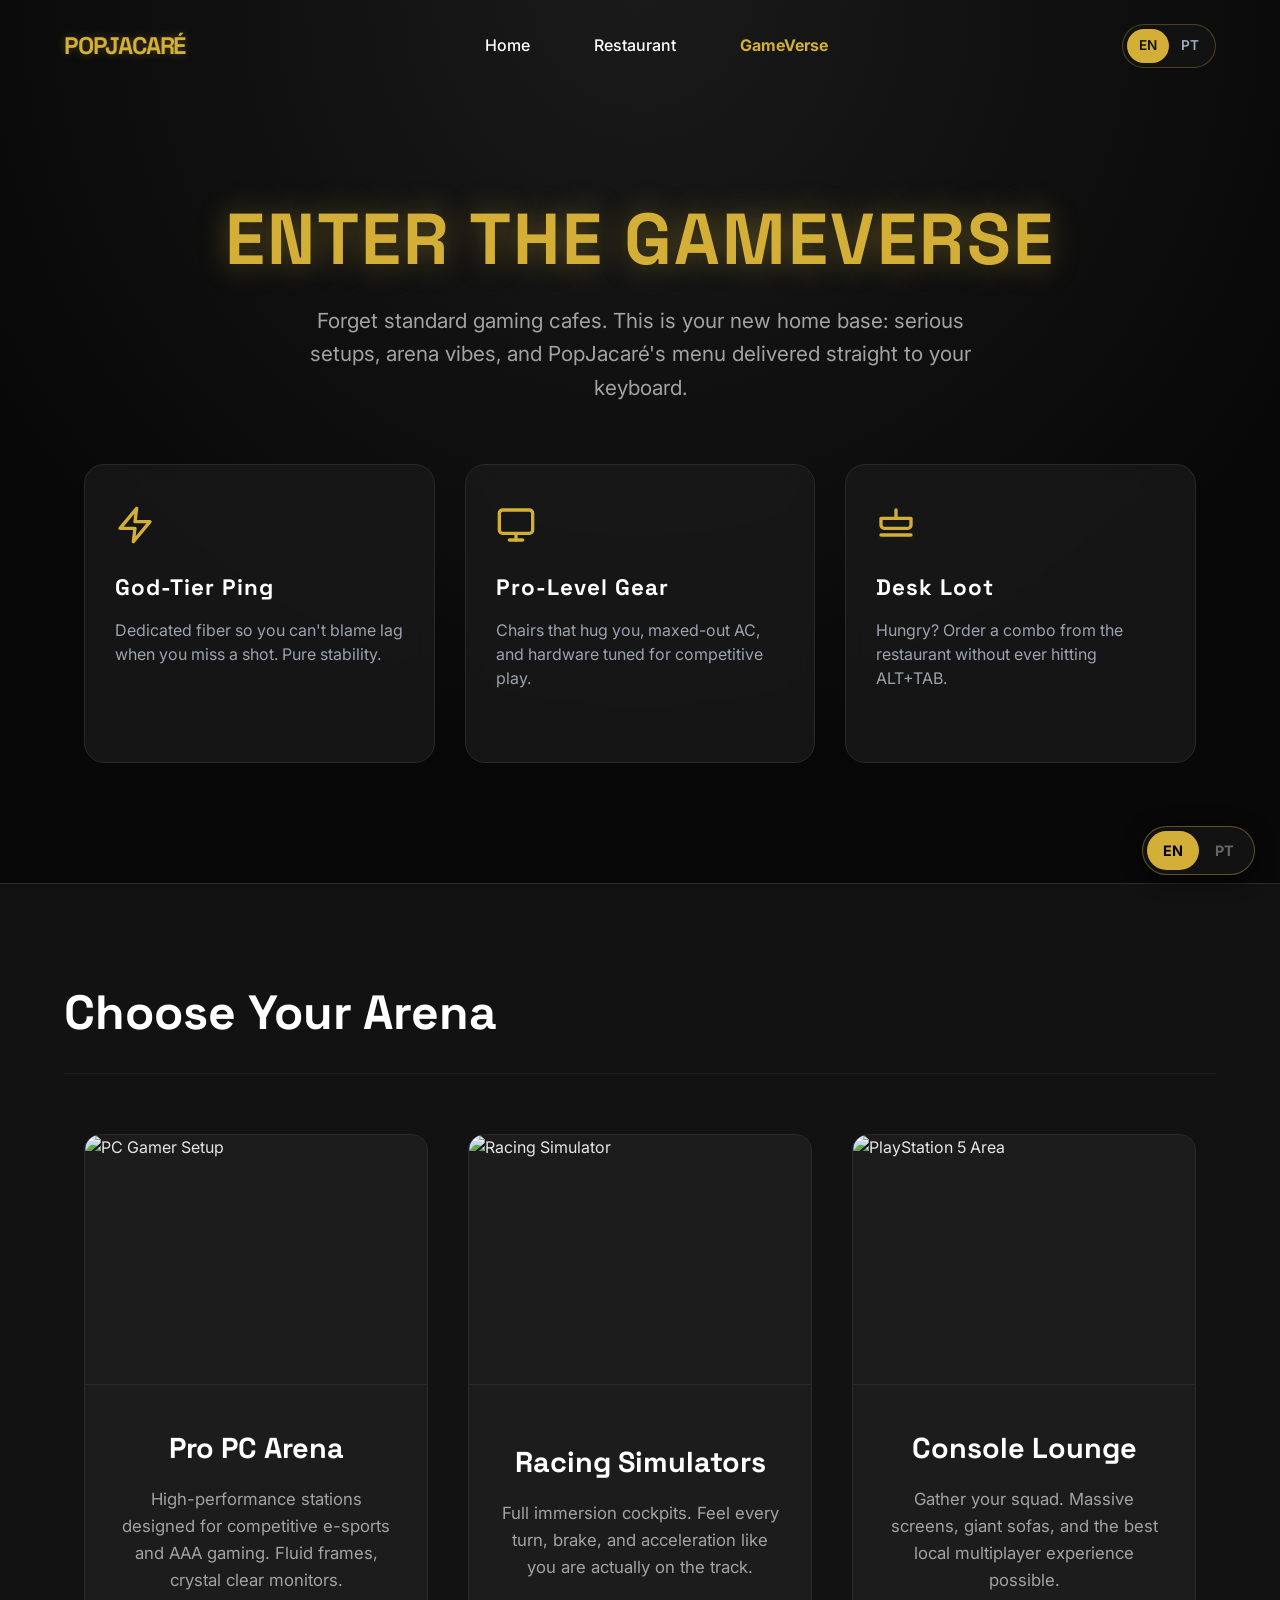
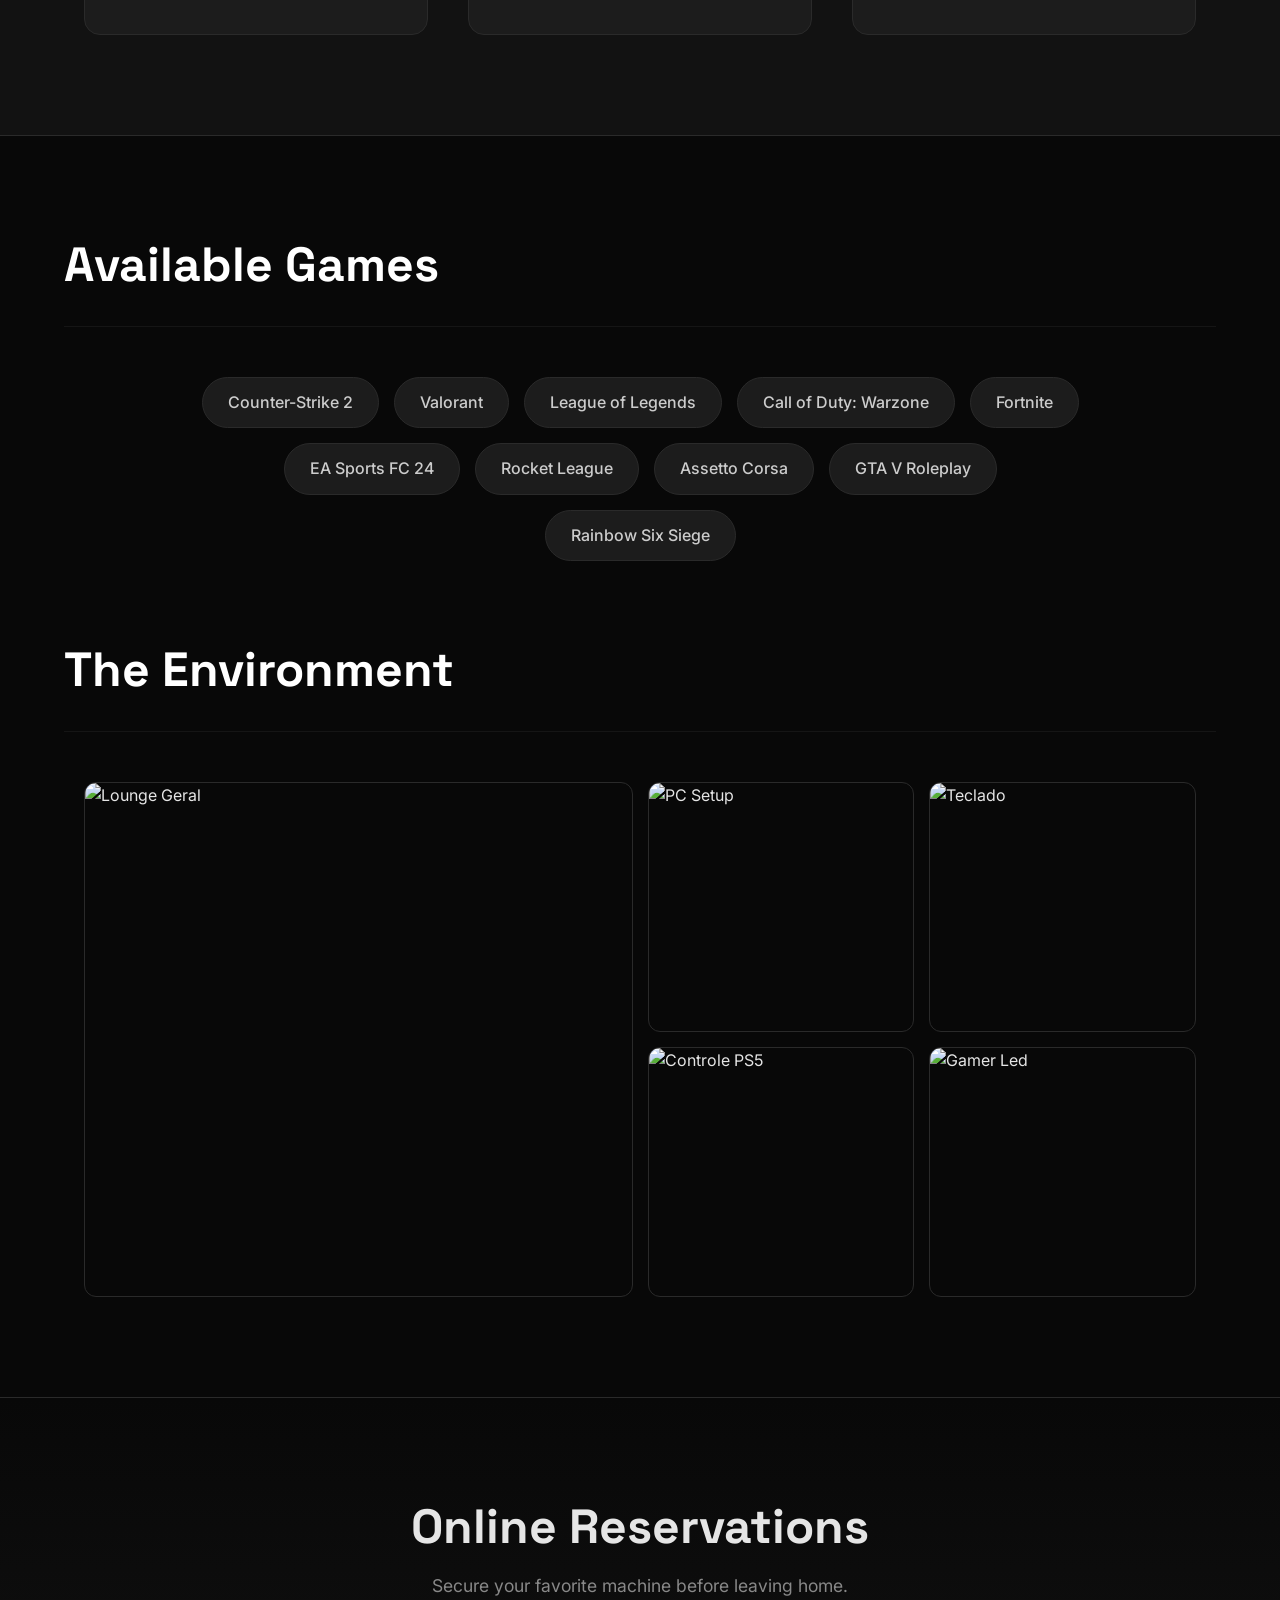
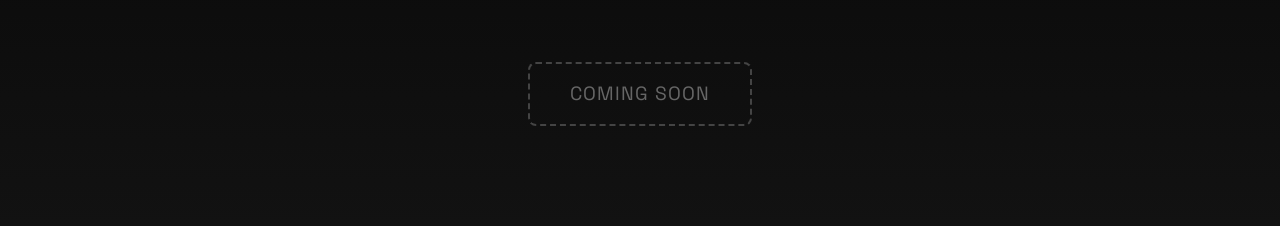
==== commit dec1e14f: "Update gameverse.html" ====
--- a/subpaginas/gameverse.html
+++ b/subpaginas/gameverse.html
@@ -14,43 +14,81 @@
 
   <style>
     /* Controle de Idioma UI/UX */
-    .pt-text { display: none; }
-    body.lang-pt .en-text { display: none; }
-    body.lang-pt .pt-text { display: inline-block; }
+    .pt-text {
+      display: none;
+    }
+
+    body.lang-pt .en-text {
+      display: none;
+    }
+
+    body.lang-pt .pt-text {
+      display: inline-block;
+    }
 
     .language-toggle {
-      display: flex; align-items: center; background-color: #121212;
-      border: 1px solid rgba(212, 175, 55, 0.3); border-radius: 30px;
-      padding: 4px; cursor: pointer; transition: all 0.3s ease;
-    }
+      display: flex;
+      align-items: center;
+      background-color: #121212;
+      border: 1px solid rgba(212, 175, 55, 0.3);
+      border-radius: 30px;
+      padding: 4px;
+      cursor: pointer;
+      transition: all 0.3s ease;
+    }
+
     .language-toggle span {
-      padding: 6px 12px; font-size: 0.85rem; font-weight: 600;
-      border-radius: 20px; color: var(--text-muted); transition: all 0.3s ease;
-    }
+      padding: 6px 12px;
+      font-size: 0.85rem;
+      font-weight: 600;
+      border-radius: 20px;
+      color: var(--text-muted);
+      transition: all 0.3s ease;
+    }
+
     .language-toggle span.active {
-      background-color: var(--accent-gold); color: #121212;
+      background-color: var(--accent-gold);
+      color: #121212;
     }
 
     /* Alinhamento da Navbar */
     @media (min-width: 901px) {
-      .nav-content { display: flex !important; justify-content: space-between; align-items: center; position: relative; }
-      .desktop-menu { position: absolute; left: 50%; transform: translateX(-50%); display: flex !important; gap: 32px; }
-      .header-lang-wrapper { display: block !important; }
-    }
+      .nav-content {
+        display: flex !important;
+        justify-content: space-between;
+        align-items: center;
+        position: relative;
+      }
+
+      .desktop-menu {
+        position: absolute;
+        left: 50%;
+        transform: translateX(-50%);
+        display: flex !important;
+        gap: 32px;
+      }
+
+      .header-lang-wrapper {
+        display: block !important;
+      }
+    }
+
     @media (max-width: 900px) {
-      .header-lang-wrapper { display: none !important; }
+      .header-lang-wrapper {
+        display: none !important;
+      }
     }
 
     /* =========================================
        UI/UX: SISTEMA DE CORES ESCURAS (LAYERS)
        ========================================= */
     :root {
-      --bg-level-0: #080808; 
-      --bg-level-1: #121212; 
-      --bg-level-2: #1c1c1c; 
-      --bg-level-3: #262626; 
+      --bg-level-0: #080808;
+      --bg-level-1: #121212;
+      --bg-level-2: #1c1c1c;
+      --bg-level-3: #262626;
       --border-dark: #2a2a2a;
-      --accent-gamer: #d4af37; 
+      --accent-gamer: #d4af37;
     }
 
     body {
@@ -66,7 +104,7 @@
       background: radial-gradient(circle at 50% 0%, #1a1a1a 0%, var(--bg-level-0) 70%);
       border-bottom: 1px solid var(--border-dark);
     }
-    
+
     .hero-title {
       font-size: 4.5rem;
       font-family: var(--font-heading);
@@ -77,7 +115,7 @@
       font-weight: 900;
       line-height: 1.1;
     }
-    
+
     .hero-title span {
       color: var(--accent-gamer);
       text-shadow: 0 0 30px rgba(212, 175, 55, 0.4);
@@ -110,14 +148,17 @@
       text-align: left;
       position: relative;
       overflow: hidden;
-      transition: all 0.4s cubic-bezier(0.175, 0.885, 0.32, 1.275); 
+      transition: all 0.4s cubic-bezier(0.175, 0.885, 0.32, 1.275);
       z-index: 1;
     }
 
     .feature-item::before {
       content: '';
       position: absolute;
-      top: 0; left: -100%; width: 50%; height: 100%;
+      top: 0;
+      left: -100%;
+      width: 50%;
+      height: 100%;
       background: linear-gradient(90deg, transparent, rgba(212, 175, 55, 0.08), transparent);
       transform: skewX(-20deg);
       transition: all 0.5s ease;
@@ -197,7 +238,7 @@
 
     .zone-card:hover {
       border-color: var(--accent-gamer);
-      box-shadow: 0 15px 40px rgba(0,0,0,0.6);
+      box-shadow: 0 15px 40px rgba(0, 0, 0, 0.6);
       transform: scale(1.03);
     }
 
@@ -281,8 +322,12 @@
       overflow: hidden;
       border: 1px solid var(--border-dark);
     }
-    
-    .gallery-item:nth-child(1) { grid-column: span 2; grid-row: span 2; height: 515px; }
+
+    .gallery-item:nth-child(1) {
+      grid-column: span 2;
+      grid-row: span 2;
+      height: 515px;
+    }
 
     .gallery-item img {
       width: 100%;
@@ -319,11 +364,26 @@
     }
 
     @media (max-width: 900px) {
-      .hero-title { font-size: 3rem; }
-      .features-bar { grid-template-columns: 1fr; }
-      .gallery-grid { grid-template-columns: repeat(2, 1fr); }
-      .gallery-item:nth-child(1) { grid-column: span 2; height: 300px; }
-      .zone-content { padding: 30px 20px; }
+      .hero-title {
+        font-size: 3rem;
+      }
+
+      .features-bar {
+        grid-template-columns: 1fr;
+      }
+
+      .gallery-grid {
+        grid-template-columns: repeat(2, 1fr);
+      }
+
+      .gallery-item:nth-child(1) {
+        grid-column: span 2;
+        height: 300px;
+      }
+
+      .zone-content {
+        padding: 30px 20px;
+      }
     }
   </style>
 </head>
@@ -385,7 +445,7 @@
 
       <!-- Features interativas e vibrantes -->
       <div class="features-bar">
-        
+
         <div class="feature-item">
           <!-- SVG Ícone 1: Raio minimalista (Ping) -->
           <div class="feature-icon">
@@ -456,7 +516,7 @@
       </div>
 
       <div class="zones-grid">
-        
+
         <!-- PC Gamer -->
         <div class="zone-card">
           <img src="https://images.unsplash.com/photo-1598550476439-6847785fcea6?q=80&w=600&auto=format&fit=crop" alt="PC Gamer Setup" class="zone-img">
@@ -500,7 +560,7 @@
   <!-- JOGOS E FOTOS DO AMBIENTE -->
   <section class="games-gallery-section">
     <div class="container">
-      
+
       <div class="section-header" style="margin-bottom: 50px;">
         <h2>
           <span class="en-text">Available Games</span>
@@ -558,43 +618,13 @@
     </div>
   </section>
 
-  <!-- SCRIPT -->
-  <script>
-    // Tradutor
-    function toggleLanguage() {
-      const body = document.body;
-      body.classList.toggle('lang-pt');
-
-      const isPt = body.classList.contains('lang-pt');
-      document.querySelectorAll('.lang-en').forEach(el => el.classList.toggle('active', !isPt));
-      document.querySelectorAll('.lang-pt').forEach(el => el.classList.toggle('active', isPt));
-
-      document.documentElement.lang = isPt ? 'pt-BR' : 'en';
-    }
-
-    document.getElementById('lang-btn').addEventListener('click', toggleLanguage);
-    document.getElementById('lang-btn-mobile').addEventListener('click', toggleLanguage);
-
-    // Menu Mobile
-    const btnMobile = document.querySelector('.mobile-menu-btn');
-    const menuMobile = document.querySelector('.mobile-menu');
-
-    if (btnMobile && menuMobile) {
-      btnMobile.addEventListener('click', () => {
-        menuMobile.classList.toggle('active');
-        const spans = btnMobile.querySelectorAll('span');
-        if (menuMobile.classList.contains('active')) {
-          spans[0].style.transform = 'rotate(45deg) translate(6px, 6px)';
-          spans[1].style.opacity = '0';
-          spans[2].style.transform = 'rotate(-45deg) translate(7px, -7px)';
-        } else {
-          spans[0].style.transform = 'none';
-          spans[1].style.opacity = '1';
-          spans[2].style.transform = 'none';
-        }
-      });
-    }
-  </script>
+  <!-- Botão de Idioma Fixo -->
+  <div class="fixed-lang-btn" id="global-lang-btn">
+    <span class="lang-en active">EN</span>
+    <span class="lang-pt">PT</span>
+  </div>
+
+  <script src="../app.js"></script>
 </body>
 
-</html>+</html>
--- a/style.css
+++ b/style.css
@@ -543,3 +543,115 @@
   background-color: var(--accent-gold);
   color: #121212;
 }
+/* Botão Flutuante de Idioma */
+.fixed-lang-btn {
+  position: fixed;
+  bottom: 25px;
+  right: 25px;
+  background-color: #121212;
+  border: 1px solid rgba(212, 175, 55, 0.4);
+  border-radius: 30px;
+  display: flex;
+  align-items: center;
+  padding: 4px;
+  z-index: 9999;
+  cursor: pointer;
+  box-shadow: 0 4px 20px rgba(0, 0, 0, 0.6);
+  transition: all 0.3s ease;
+}
+
+.fixed-lang-btn:hover {
+  border-color: var(--accent-gold);
+  transform: translateY(-3px);
+}
+
+.fixed-lang-btn span {
+  padding: 8px 16px;
+  font-size: 0.9rem;
+  font-weight: 700;
+  border-radius: 20px;
+  color: #666;
+  transition: all 0.3s ease;
+}
+
+.fixed-lang-btn span.active {
+  background-color: var(--accent-gold);
+  color: #000;
+}
+/* ==========================================================================
+   BOTÃO FLUTUANTE VISIT US (MOBILE)
+   ========================================================================== */
+.floating-visit-btn {
+  display: none; /* Esconde no desktop */
+}
+
+@media (max-width: 900px) {
+  .floating-visit-btn {
+    display: flex;
+    justify-content: center;
+    align-items: center;
+    position: fixed;
+    bottom: 25px; /* Alinhado com a altura do botão de idioma */
+    left: 50%;
+    transform: translateX(-50%);
+    background-color: var(--accent-red);
+    color: #ffffff !important;
+    padding: 12px 28px;
+    border-radius: 30px;
+    font-family: var(--font-heading);
+    font-weight: 700;
+    font-size: 1rem;
+    text-decoration: none;
+    box-shadow: 0 4px 15px rgba(229, 9, 20, 0.4);
+    z-index: 9998; /* Fica logo abaixo do botão de idioma caso se cruzem */
+    transition:
+      transform 0.2s ease,
+      background-color 0.2s ease;
+  }
+
+  .floating-visit-btn:hover {
+    background-color: #ff1e27;
+    transform: translateX(-50%) translateY(-3px);
+  }
+}
+/* ==========================================================================
+   BOTÃO VISIT US AO LADO DA IMAGEM (MOBILE)
+   ========================================================================== */
+
+@media (max-width: 900px) {
+  .inline-visit-btn {
+    display: inline-flex;
+    justify-content: center;
+    align-items: center;
+    background-color: var(--accent-red); /* Mantém sua cor original */
+    color: #ffffff !important;
+    padding: 8px 16px; /* Menor e mais discreto que o flutuante */
+    border-radius: 20px;
+    font-family: var(--font-heading);
+    font-weight: 700;
+    font-size: 0.85rem;
+    text-decoration: none;
+    margin-left: 15px; /* Espaço seguro entre a imagem e o botão */
+    white-space: nowrap; /* Evita que o texto quebre em duas linhas */
+    transition: background-color 0.2s ease;
+  }
+
+  .inline-visit-btn:hover {
+    background-color: #ff1e27;
+  }
+}
+/* ==========================================================================
+   BOTÃO VISIT US (Abaixo do conteúdo - MOBILE)
+   ========================================================================== */
+/* ==========================================================================
+   BOTÃO VISIT US (Abaixo do conteúdo - MOBILE)
+   ========================================================================== */
+.mobile-visit-btn {
+  display: none !important; /* Esconde no desktop */
+}
+
+@media (max-width: 900px) {
+  .mobile-visit-btn {
+    display: inline-block !important; /* Aparece no celular */
+  }
+}
